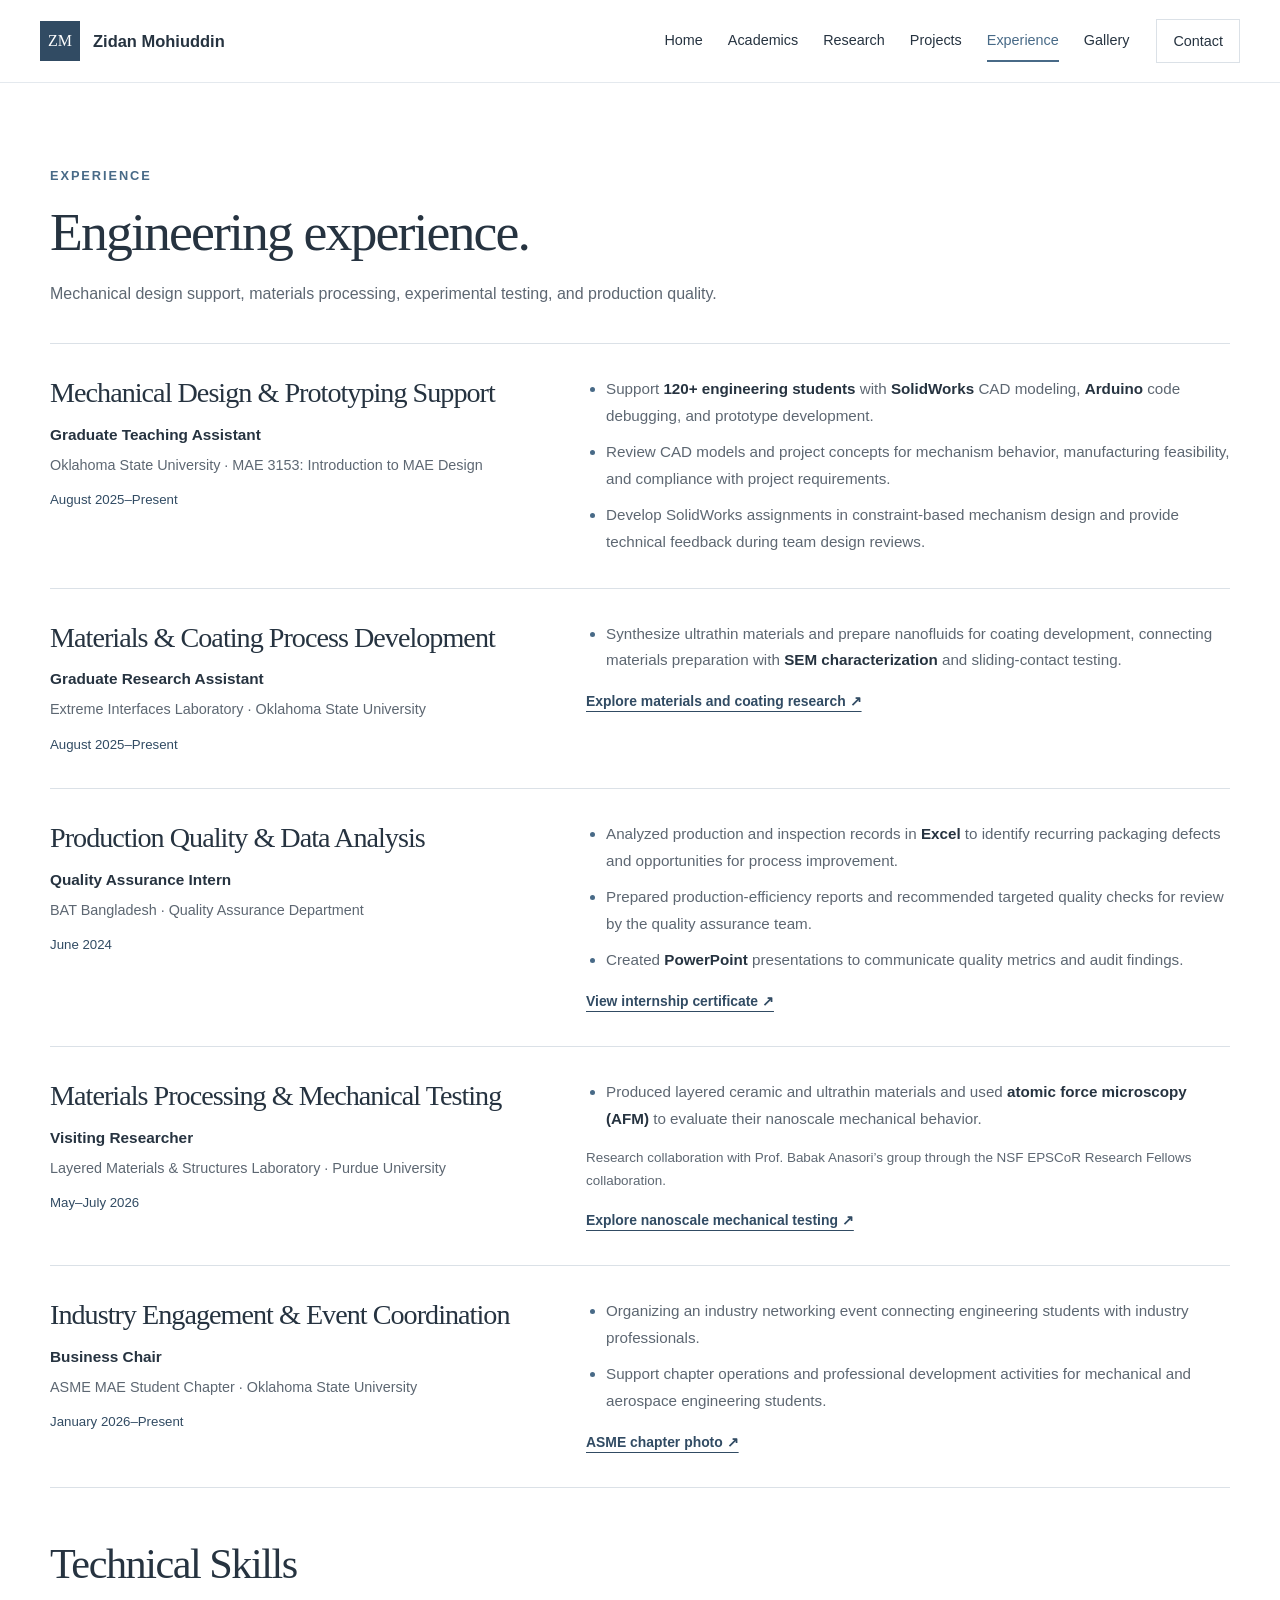
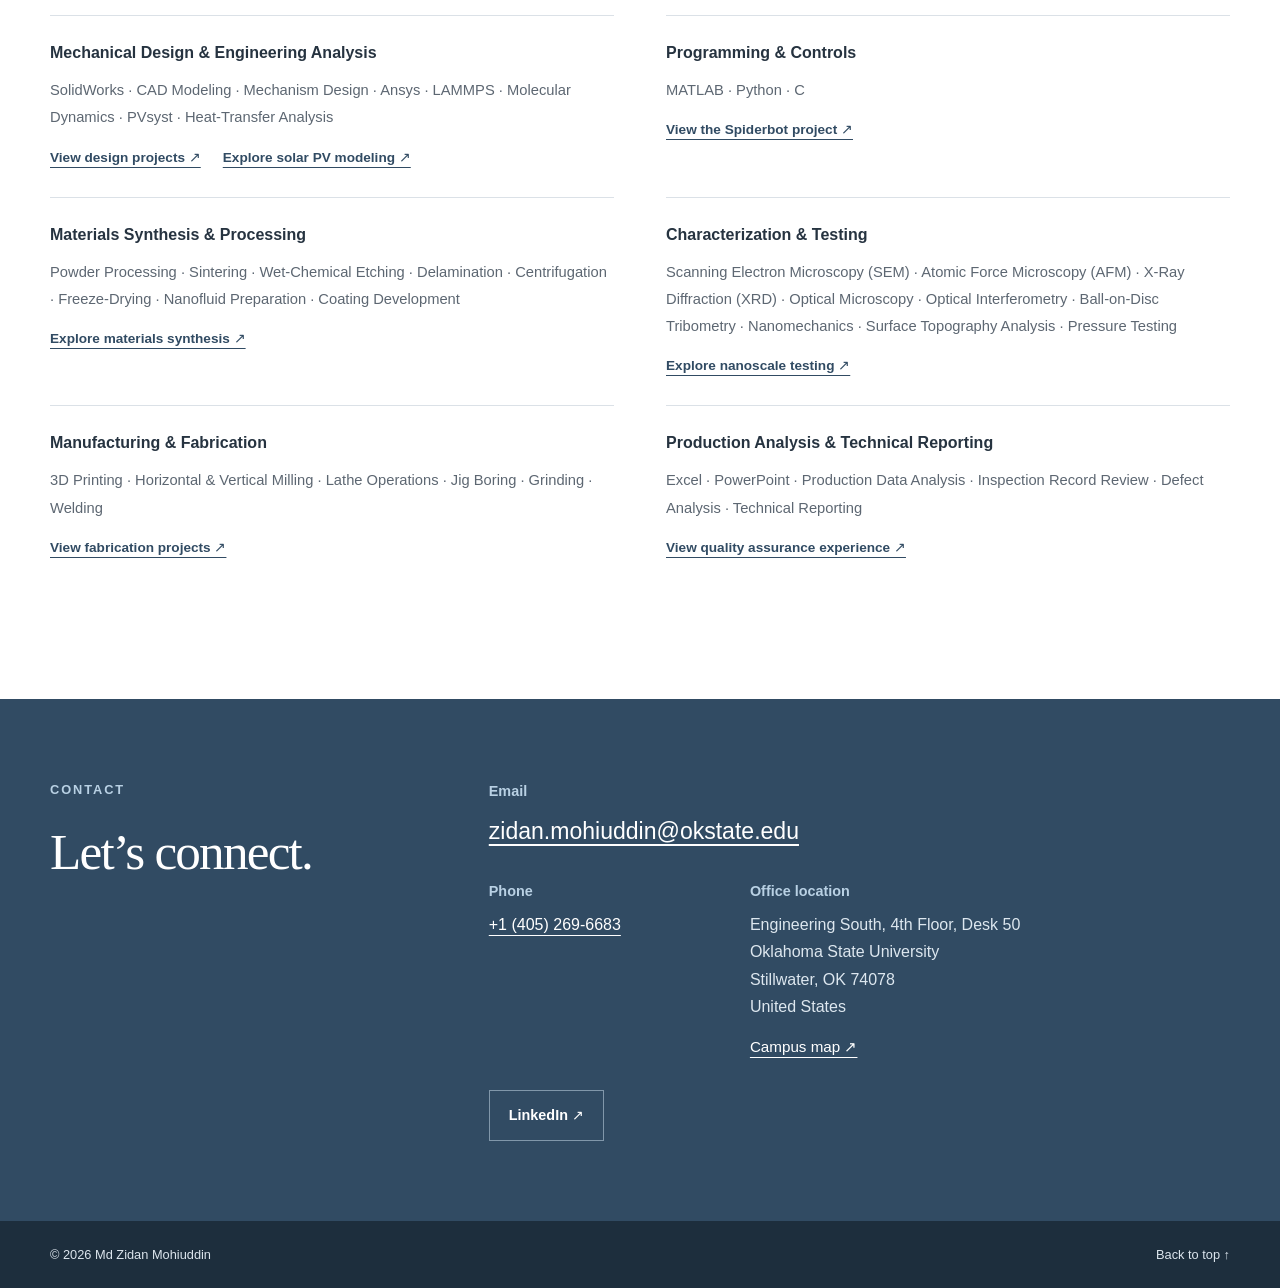
==== experience.html @ 9e0b3e7a "Add finished portfolio with final Contact edits" ====
<!doctype html>
<html lang="en">
<head>
  <meta charset="utf-8">
  <meta name="viewport" content="width=device-width, initial-scale=1">
  <meta name="description" content="Engineering roles, professional contributions, and technical skills in mechanical design, materials processing, experimental testing, and production quality.">
  <meta name="theme-color" content="#314b63">
  <title>Experience | Md Zidan Mohiuddin</title>
  <link rel="icon" type="image/svg+xml" href="data:image/svg+xml,%3Csvg xmlns='http://www.w3.org/2000/svg' viewBox='0 0 64 64'%3E%3Crect width='64' height='64' rx='10' fill='%23314b63'/%3E%3Cpath d='M17 19h30L19 45h28' fill='none' stroke='%23fff' stroke-width='5'/%3E%3C/svg%3E">
  <link rel="stylesheet" href="styles.css">
  <script src="script.js" defer></script>
</head>
<body id="top">
  <a class="skip-link" href="#main">Skip to content</a>

  <header class="site-header">
    <div class="header-inner">
      <a class="wordmark" href="index.html" aria-label="Zidan Mohiuddin, home">
        <span class="monogram" aria-hidden="true">ZM</span>
        <span>Zidan Mohiuddin</span>
      </a>
      <button class="menu-toggle" type="button" aria-expanded="false" aria-controls="primary-nav" hidden>
        <span class="menu-icon" aria-hidden="true"></span><span>Menu</span>
      </button>
      <nav id="primary-nav" class="primary-nav" aria-label="Main navigation">
        <a href="index.html">Home</a>
        <a href="academics.html">Academics</a>
        <a href="research.html">Research</a>
        <a href="projects.html">Projects</a>
        <a href="experience.html" aria-current="page">Experience</a>
        <a href="gallery.html">Gallery</a>
        <a class="nav-contact" href="#contact">Contact</a>
      </nav>
    </div>
  </header>

  <main id="main">
    <section id="experience" class="section page-section experience-section" aria-labelledby="experience-title">
      <div class="container">
        <div class="experience-intro">
          <div>
            <p class="eyebrow">Experience</p>
            <h1 id="experience-title" class="page-title">Engineering experience.</h1>
            <p class="experience-intro-copy">Mechanical design support, materials processing, experimental testing, and production quality.</p>
          </div>
        </div>

        <div class="experience-list">
          <article class="experience-item" id="design-prototyping-support">
            <div class="experience-role">
              <h2>Mechanical Design &amp; Prototyping Support</h2>
              <p class="experience-position">Graduate Teaching Assistant</p>
              <p class="organization">Oklahoma State University · MAE 3153: Introduction to MAE Design</p>
              <p class="experience-dates">August 2025–Present</p>
            </div>
            <div class="experience-contributions">
              <ul>
                <li>Support <strong>120+ engineering students</strong> with <strong>SolidWorks</strong> CAD modeling, <strong>Arduino</strong> code debugging, and prototype development.</li>
                <li>Review CAD models and project concepts for mechanism behavior, manufacturing feasibility, and compliance with project requirements.</li>
                <li>Develop SolidWorks assignments in constraint-based mechanism design and provide technical feedback during team design reviews.</li>
              </ul>
            </div>
          </article>

          <article class="experience-item" id="materials-coating-development">
            <div class="experience-role">
              <h2>Materials &amp; Coating Process Development</h2>
              <p class="experience-position">Graduate Research Assistant</p>
              <p class="organization">Extreme Interfaces Laboratory · Oklahoma State University</p>
              <p class="experience-dates">August 2025–Present</p>
            </div>
            <div class="experience-contributions">
              <ul>
                <li>Synthesize ultrathin materials and prepare nanofluids for coating development, connecting materials preparation with <strong>SEM characterization</strong> and sliding-contact testing.</li>
              </ul>
              <a class="document-link" href="research.html#nanomaterial-synthesis">Explore materials and coating research ↗</a>
            </div>
          </article>

          <article class="experience-item" id="bat-experience">
            <div class="experience-role">
              <h2>Production Quality &amp; Data Analysis</h2>
              <p class="experience-position">Quality Assurance Intern</p>
              <p class="organization">BAT Bangladesh · Quality Assurance Department</p>
              <p class="experience-dates">June 2024</p>
            </div>
            <div class="experience-contributions">
              <ul>
                <li>Analyzed production and inspection records in <strong>Excel</strong> to identify recurring packaging defects and opportunities for process improvement.</li>
                <li>Prepared production-efficiency reports and recommended targeted quality checks for review by the quality assurance team.</li>
                <li>Created <strong>PowerPoint</strong> presentations to communicate quality metrics and audit findings.</li>
              </ul>
              <a class="document-link" href="assets/BATB_Industrial_Attachment_Certificate.pdf" target="_blank" rel="noopener">View internship certificate ↗</a>
            </div>
          </article>

          <article class="experience-item" id="purdue-research">
            <div class="experience-role">
              <h2>Materials Processing &amp; Mechanical Testing</h2>
              <p class="experience-position">Visiting Researcher</p>
              <p class="organization">Layered Materials &amp; Structures Laboratory · Purdue University</p>
              <p class="experience-dates">May–July 2026</p>
            </div>
            <div class="experience-contributions">
              <ul>
                <li>Produced layered ceramic and ultrathin materials and used <strong>atomic force microscopy (AFM)</strong> to evaluate their nanoscale mechanical behavior.</li>
              </ul>
              <p class="experience-context">Research collaboration with Prof. Babak Anasori’s group through the NSF EPSCoR Research Fellows collaboration.</p>
              <a class="document-link" href="research.html#afm-nanomechanics">Explore nanoscale mechanical testing ↗</a>
            </div>
          </article>

          <article class="experience-item" id="asme-business-chair">
            <div class="experience-role">
              <h2>Industry Engagement &amp; Event Coordination</h2>
              <p class="experience-position">Business Chair</p>
              <p class="organization">ASME MAE Student Chapter · Oklahoma State University</p>
              <p class="experience-dates">January 2026–Present</p>
            </div>
            <div class="experience-contributions">
              <ul>
                <li>Organizing an industry networking event connecting engineering students with industry professionals.</li>
                <li>Support chapter operations and professional development activities for mechanical and aerospace engineering students.</li>
              </ul>
              <a class="document-link" href="gallery.html#asme-chapter">ASME chapter photo ↗</a>
            </div>
          </article>
        </div>

        <section class="technical-skills" id="technical-skills" aria-labelledby="skills-title">
          <h2 id="skills-title">Technical Skills</h2>
          <div class="skills-grid">
            <div class="skill-group">
              <h3>Mechanical Design &amp; Engineering Analysis</h3>
              <p>SolidWorks · CAD Modeling · Mechanism Design · Ansys · LAMMPS · Molecular Dynamics · PVsyst · Heat-Transfer Analysis</p>
              <div class="skill-links"><a href="projects.html">View design projects ↗</a><a href="projects.html#solar-pv-batteries">Explore solar PV modeling ↗</a></div>
            </div>
            <div class="skill-group">
              <h3>Programming &amp; Controls</h3>
              <p>MATLAB · Python · C</p>
              <div class="skill-links"><a href="projects.html#agro-spider">View the Spiderbot project ↗</a></div>
            </div>
            <div class="skill-group">
              <h3>Materials Synthesis &amp; Processing</h3>
              <p>Powder Processing · Sintering · Wet-Chemical Etching · Delamination · Centrifugation · Freeze-Drying · Nanofluid Preparation · Coating Development</p>
              <div class="skill-links"><a href="research.html#nanomaterial-synthesis">Explore materials synthesis ↗</a></div>
            </div>
            <div class="skill-group">
              <h3>Characterization &amp; Testing</h3>
              <p>Scanning Electron Microscopy (SEM) · Atomic Force Microscopy (AFM) · X-Ray Diffraction (XRD) · Optical Microscopy · Optical Interferometry · Ball-on-Disc Tribometry · Nanomechanics · Surface Topography Analysis · Pressure Testing</p>
              <div class="skill-links"><a href="research.html#afm-nanomechanics">Explore nanoscale testing ↗</a></div>
            </div>
            <div class="skill-group">
              <h3>Manufacturing &amp; Fabrication</h3>
              <p>3D Printing · Horizontal &amp; Vertical Milling · Lathe Operations · Jig Boring · Grinding · Welding</p>
              <div class="skill-links"><a href="projects.html#thermo-drain">View fabrication projects ↗</a></div>
            </div>
            <div class="skill-group">
              <h3>Production Analysis &amp; Technical Reporting</h3>
              <p>Excel · PowerPoint · Production Data Analysis · Inspection Record Review · Defect Analysis · Technical Reporting</p>
              <div class="skill-links"><a href="experience.html#bat-experience">View quality assurance experience ↗</a></div>
            </div>
          </div>
        </section>
      </div>
    </section>

    <section id="contact" class="section contact-section" aria-labelledby="contact-title">
      <div class="container contact-grid">
        <div><p class="eyebrow">Contact</p><h2 id="contact-title">Let’s connect.</h2></div>
        <div class="contact-links">
          <dl class="contact-details">
            <div class="contact-item contact-email">
              <dt>Email</dt>
              <dd><a class="email-link" href="mailto:zidan.mohiuddin@okstate.edu">zidan.mohiuddin@okstate.edu</a></dd>
            </div>
            <div class="contact-item">
              <dt>Phone</dt>
              <dd><a href="tel:+14052696683">+1 (405) 269-6683</a></dd>
            </div>
            <div class="contact-item">
              <dt>Office location</dt>
              <dd>
                <address>Engineering South, 4th Floor, Desk 50<br>
                  Oklahoma State University<br>
                  Stillwater, OK 74078<br>
                  United States</address>
                <a class="campus-map-link" href="https://map.okstate.edu/?id=1842" target="_blank" rel="noopener noreferrer">Campus map ↗</a>
              </dd>
            </div>
          </dl>
          <div class="contact-buttons"><a class="button button-outline-light" href="https://www.linkedin.com/in/zidan-mohiuddin/" target="_blank" rel="noopener noreferrer">LinkedIn ↗</a></div>
        </div>
      </div>
    </section>
  </main>

  <footer class="site-footer"><div class="container footer-inner"><p>© <span id="copyright-year">2026</span> Md Zidan Mohiuddin</p><a href="#top">Back to top ↑</a></div></footer>

  <dialog id="photo-dialog" class="photo-dialog" aria-label="Expanded photograph" aria-describedby="dialog-caption">
    <div class="dialog-toolbar"><p id="dialog-counter" aria-live="polite"></p><button class="dialog-close" type="button" aria-label="Close expanded photograph">Close <span aria-hidden="true">×</span></button></div>
    <div class="dialog-image-wrap"><img id="dialog-image" alt=""></div>
    <div class="dialog-bottom"><button class="dialog-prev" type="button" aria-label="Previous photograph">←</button><p id="dialog-caption" aria-live="polite"></p><button class="dialog-next" type="button" aria-label="Next photograph">→</button></div>
  </dialog>
</body>
</html>
---- styles.css ----
/* Slate blue complements the cover photograph’s sky and stonework. */
:root {
  --ink: #263340;
  --muted: #5d6772;
  --accent: #314b63;
  --accent-bright: #486a87;
  --warm-accent: #bb975c;
  --paper: #ffffff;
  --pale: #f4f6f8;
  --line: #dbe1e7;
  --serif: Georgia, "Times New Roman", serif;
  --sans: "Segoe UI", -apple-system, BlinkMacSystemFont, Arial, sans-serif;
  --content-width: 1180px;
  --header-height: 82px;
}
* { box-sizing: border-box; }
html { scroll-behavior: smooth; scroll-padding-top: calc(var(--header-height) + 20px); }
body { margin: 0; color: var(--ink); background: var(--paper); font-family: var(--sans); font-size: 1rem; line-height: 1.7; -webkit-font-smoothing: antialiased; }
body.dialog-open { overflow: hidden; }
img, video { display: block; width: 100%; max-width: 100%; height: auto; }
button, a { -webkit-tap-highlight-color: transparent; }
button { font: inherit; }
button, a { touch-action: manipulation; }
a { color: inherit; text-underline-offset: 5px; }
button { cursor: pointer; }
a:focus-visible, button:focus-visible, video:focus-visible, summary:focus-visible { outline: 3px solid #b17d36; outline-offset: 5px; }
[hidden] { display: none !important; }
figure, p, ul, h1, h2, h3 { margin: 0; }
p + p { margin-top: 1rem; }
h1, h2, h3 { font-weight: 400; line-height: 1.12; text-wrap: balance; }
h2 { font: 400 clamp(2.35rem, 4vw, 3.6rem)/1.12 var(--serif); letter-spacing: -.035em; }
h3 { font: 400 1.8rem/1.2 var(--serif); letter-spacing: -.02em; }
::selection { background: #dce6ef; color: #314b63; }
.container { width: min(var(--content-width), calc(100% - 100px)); margin: 0 auto; }
.section { padding: 112px 0; }
.page-section { padding-top: 82px; min-height: 60vh; }
.page-title { font: 400 clamp(2.5rem, 4.5vw, 4rem)/1.1 var(--serif); letter-spacing: -.035em; }
.eyebrow { color: var(--accent-bright); font-size: .8rem; font-weight: 650; letter-spacing: .15em; text-transform: uppercase; margin-bottom: 22px; }
.section-heading { display: grid; grid-template-columns: 1.3fr 1fr; align-items: end; gap: 80px; margin-bottom: 64px; }
.section-intro { max-width: 350px; justify-self: end; color: var(--muted); }
.skip-link { position: fixed; left: 16px; top: -100px; z-index: 100; background: var(--accent); color: white; padding: 10px 20px; }
.skip-link:focus { top: 10px; }

/* Header */
.site-header { position: sticky; top: 0; z-index: 30; background: rgba(255,255,255,.97); border-bottom: 1px solid #e4e9ee; }
.header-inner { min-height: var(--header-height); max-width: 1500px; margin: auto; padding: 0 40px; display: flex; align-items: center; justify-content: space-between; gap: 28px; }
.wordmark { display: flex; align-items: center; gap: 13px; text-decoration: none; white-space: nowrap; font-size: 1.03rem; font-weight: 600; }
.monogram { font-family: var(--serif); font-size: 1rem; font-weight: 400; color: white; background: var(--accent); width: 40px; height: 40px; display: grid; place-items: center; }
.primary-nav { display: flex; align-items: center; gap: 25px; }
.primary-nav a { font-size: .9rem; text-decoration: none; line-height: 1.4; padding: 10px 0; border-bottom: 2px solid transparent; }
.primary-nav a:hover, .primary-nav a[aria-current="page"] { color: var(--accent-bright); border-bottom-color: var(--accent-bright); }
.primary-nav .nav-contact { margin-left: 2px; border: 1px solid var(--line); padding: 11px 16px; }
.menu-toggle { display: none; align-items: center; gap: 9px; border: 1px solid var(--line); background: transparent; padding: 8px 11px; color: var(--ink); font-size: .9rem; }
.menu-icon, .menu-icon::before, .menu-icon::after { display: block; width: 17px; height: 1px; background: currentColor; position: relative; }
.menu-icon::before, .menu-icon::after { content: ""; position: absolute; left: 0; }
.menu-icon::before { top: -5px; }.menu-icon::after { top: 5px; }

/* The new photograph sits to the right so the name does not cover the face. */
.hero { position: relative; background: #253747; isolation: isolate; min-height: 560px; height: min(720px, 48vw); color: white; }
.hero-image { position: absolute; top: 0; bottom: 0; left: 28%; width: 72%; height: 100%; object-fit: cover; object-position: 50% 84%; z-index: -2; }
.hero-shade { position: absolute; inset: 0; z-index: -1; background: linear-gradient(90deg, #253747 0%, #253747 23%, rgba(37,55,71,.78) 40%, rgba(37,55,71,.08) 62%, rgba(37,55,71,0) 100%); }
.hero-content { position: relative; height: 100%; display: flex; flex-direction: column; justify-content: center; align-items: flex-start; padding: 34px 0 60px; margin-left: max(50px, calc((100vw - var(--content-width))/2)); max-width: 44%; }
.hero-eyebrow { color: #e8eef4; font-size: .76rem; letter-spacing: .12em; max-width: 390px; line-height: 1.6; }
.hero h1 { font: 400 clamp(3.5rem, 5.9vw, 6rem)/1.01 var(--serif); letter-spacing: -.045em; margin: 2px 0 24px; }
.title-period { color: #ddbd84; }
.hero-summary { font-size: clamp(1.1rem, 1.6vw, 1.35rem); line-height: 1.6; color: #f6f8fa; }
.hero-links { display: flex; align-items: center; gap: 25px; margin-top: 30px; flex-wrap: wrap; }
.button { display: inline-flex; align-items: center; justify-content: center; gap: 22px; min-height: 48px; padding: 12px 19px; font-size: .9rem; font-weight: 550; text-decoration: none; border: 1px solid transparent; transition: background .18s ease, color .18s ease; }
.button-light { color: var(--accent); background: white; }
.button-light:hover { background: #e7eef4; }
.hero-text-link { font-size: .9rem; color: white; }
.hero-scroll { position: absolute; right: 50px; bottom: 28px; display: flex; gap: 25px; align-items: center; font-size: .8rem; letter-spacing: .05em; text-decoration: none; }

/* Biography */
.about-grid { display: grid; grid-template-columns: 340px 1fr; align-items: center; gap: 95px; }
.portrait-wrap { align-self: center; width: 100%; }
.portrait-frame { position: relative; width: 100%; aspect-ratio: 1; border-radius: 50%; overflow: hidden; border: 5px solid white; box-shadow: 0 0 0 1px var(--line); background: var(--pale); }
/* This crop centers the face in photo1.jpg; the original file stays intact. */
.portrait-frame img { position: absolute; left: 50%; top: 50%; width: 150%; max-width: none; height: auto; transform: translate(-52%, -56%); }
.portrait-wrap figcaption { border-bottom: 1px solid var(--line); padding: 22px 0; display: grid; gap: 3px; text-align: center; }
.portrait-wrap figcaption span:first-child { font-size: .95rem; font-weight: 650; }
.portrait-wrap figcaption span:last-child { font-size: .85rem; color: var(--muted); }
.about-copy h2 { margin-bottom: 27px; font-size: clamp(2rem, 3vw, 2.85rem); }
.about-copy > p:not(.eyebrow) { color: var(--muted); }
.about-copy .lead { font-size: 1.12rem; color: var(--ink) !important; }
.inline-topics { display: flex; list-style: none; padding: 0; gap: 5px 18px; flex-wrap: wrap; margin: 23px 0; color: var(--accent); font-size: .86rem; font-weight: 600; }
.text-links { display: flex; flex-wrap: wrap; gap: 28px; margin-top: 28px; }
.text-links a, .text-link { color: var(--accent); font-size: .9rem; font-weight: 600; }
.text-links a span { margin-left: 10px; }
.academic-preview { margin-top: 29px; padding-top: 24px; border-top: 1px solid var(--line); }
.academic-highlights { display: grid; grid-template-columns: repeat(3, minmax(0, 1fr)); gap: 15px; margin: 0 0 18px; }
.academic-highlights div { display: flex; flex-direction: column; gap: 5px; }
.academic-highlights dt { color: var(--muted); font-size: .77rem; line-height: 1.4; min-height: 2.8em; }
.academic-highlights dd { font: 400 2rem/1.2 var(--serif); color: var(--accent); margin: 0; white-space: nowrap; }
.academic-highlights dd span { font: 400 .76rem var(--sans); color: var(--muted); margin-left: 4px; }

/* Academics */
.academics-section { background: var(--pale); }
.education-grid { display: grid; grid-template-columns: repeat(2, minmax(0, 1fr)); gap: 28px; }
.education-card { background: white; padding: 34px 36px; border-top: 3px solid var(--accent); }
.education-top { display: flex; align-items: center; justify-content: space-between; flex-wrap: wrap; gap: 12px; margin-bottom: 34px; }
.institution-short { font-size: 1.05rem; font-weight: 750; letter-spacing: .05em; color: var(--accent); }
.date-label { font-size: .85rem; color: var(--muted); }
.education-card h2 { min-height: 2.5em; font-size: 1.6rem; }
.degree { margin-top: 18px; font-size: 1rem; font-weight: 550; }
.location { font-size: .85rem; color: var(--muted); margin-top: 4px; }
.academic-score { display: flex; align-items: flex-end; justify-content: space-between; gap: 10px; margin-top: 36px; padding-top: 25px; border-top: 1px solid var(--line); }
.academic-score strong { font: 400 4.2rem/1 var(--serif); letter-spacing: -.05em; color: var(--accent); white-space: nowrap; }
.academic-score strong span { font: 400 1.15rem var(--sans); letter-spacing: normal; color: var(--muted); margin-left: 5px; }
.academic-score > span { font-size: .85rem; color: var(--muted); text-align: right; max-width: 105px; }
.coursework, .class-rank { font-size: .86rem; color: var(--muted); line-height: 1.6; margin-top: 24px; }
.class-rank strong { color: var(--ink); font-weight: 650; margin-left: 6px; }
.class-rank > span { display: inline-block; }
.honors-row { display: grid; grid-template-columns: repeat(3, minmax(0, 1fr)); gap: 32px; margin-top: 40px; padding-top: 36px; border-top: 1px solid #d4dde5; }
.honor-label { color: var(--accent-bright); font-size: .78rem; }
.honors-row h3 { font-family: var(--sans); font-size: 1.02rem; font-weight: 650; line-height: 1.4; letter-spacing: 0; margin: 8px 0; }
.honors-row p { font-size: .875rem; color: var(--muted); }
.thesis-card { display: grid; grid-template-columns: 1fr 1.2fr; gap: 55px; padding-top: 45px; margin-top: 48px; border-top: 1px solid var(--line); }
.thesis-card h2 { font-size: 2rem; margin-top: 13px; }
.thesis-card > div:last-child > p { color: var(--muted); }


/* Coursework and affiliations stay with the relevant degree. */
.academic-block { margin-top: 28px; padding-top: 24px; border-top: 1px solid var(--line); }
.academic-block h3 { font: 650 1rem/1.4 var(--sans); letter-spacing: 0; margin-bottom: 15px; }
.course-list { padding-left: 19px; color: var(--muted); font-size: .9rem; }
.course-list li + li { margin-top: 7px; }
.course-list li::marker { color: var(--accent-bright); }
.course-groups { margin: 0; font-size: .9rem; }
.course-groups > div + div { margin-top: 17px; }
.course-groups dt { font-weight: 600; color: var(--ink); }
.course-groups dd { margin: 4px 0 0; color: var(--muted); }
.academic-documents { display: flex; flex-wrap: wrap; gap: 9px 22px; margin-top: 18px; }
.academic-documents .document-link { margin-top: 0; font-size: .86rem; }
.affiliation-list { list-style: none; padding: 0; font-size: .9rem; }
.affiliation-list li + li { margin-top: 20px; }
.affiliation-list strong { display: block; font-weight: 600; line-height: 1.5; }
.affiliation-list span { display: block; color: var(--muted); font-size: .85rem; margin-top: 4px; }
.affiliation-list a { display: block; color: var(--accent); text-decoration: none; }
.affiliation-list a strong { text-decoration: underline; text-underline-offset: 4px; }
.affiliation-list a:hover strong { color: var(--accent-bright); }

/* Research and projects */
.feature-row { display: grid; grid-template-columns: 1.08fr 1fr; gap: 70px; align-items: center; padding: 44px 0; border-top: 1px solid var(--line); }
.feature-copy h2, .feature-copy h3 { font-size: clamp(1.8rem, 2.75vw, 2.5rem); margin: 12px 0 23px; }
.feature-copy > p:not(.item-category):not(.method-line):not(.supervisor):not(.project-subtitle) { color: var(--muted); }
.item-category { font-size: .78rem; letter-spacing: .035em; color: var(--accent-bright); font-weight: 600; }
.image-link { display: block; position: relative; }
.image-hint { position: absolute; bottom: 12px; right: 12px; color: var(--ink); background: rgba(255,255,255,.95); border: 1px solid var(--line); padding: 4px 10px; font-size: .75rem; opacity: 0; transition: opacity .18s; }
.image-link:hover .image-hint, .image-link:focus-visible .image-hint { opacity: 1; }
.single-media > .image-link { background: white; padding: 14px; border: 1px solid var(--line); }
.technical-media img { object-fit: contain; }
.single-media img { aspect-ratio: 4/3; }
figcaption { font-size: .82rem; line-height: 1.5; color: var(--muted); }
.single-media > figcaption, .video-figure > figcaption { padding-top: 13px; }
.research-video { aspect-ratio: 16/9; border: 1px solid var(--line); background: white; }
.study-facts { border-top: 1px solid var(--line); padding-top: 19px; margin: 22px 0 18px; }
.study-facts div { display: grid; grid-template-columns: 78px 1fr; gap: 12px; margin: 8px 0; font-size: .86rem; }
.study-facts dt { font-weight: 650; color: var(--ink); }
.study-facts dd { margin: 0; color: var(--muted); }
.supervisor { font-size: .82rem; color: var(--muted); }
.additional-studies { display: grid; grid-template-columns: repeat(2, minmax(0, 1fr)); gap: 50px; padding-top: 42px; margin-top: 8px; border-top: 1px solid var(--line); }
.additional-studies h3 { font-size: 1.55rem; margin: 12px 0 17px; }
.additional-studies article > p:not(.item-category):not(.method-line) { color: var(--muted); }
.method-line { font-size: .82rem; color: var(--accent); margin-top: 21px; line-height: 1.7; }
.projects-section { background: #f6f8fa; }
.project-subtitle { font-size: 1.05rem; color: var(--accent); margin: -10px 0 18px; }
.project-results { padding-left: 19px; margin-top: 21px; font-size: .9rem; color: var(--muted); }
.project-results li + li { margin-top: 8px; }
.project-results li::marker { color: var(--accent-bright); }
.media-gallery { position: relative; background: white; border: 1px solid var(--line); }
.media-slide { margin: 0; }
.media-slide > .image-link { height: 380px; overflow: hidden; background: white; }
.media-slide img { width: 100%; height: 100%; }
.media-slide.technical-media img { padding: 15px; }
.media-slide.photo-media img { object-fit: cover; object-position: center 42%; }
.media-slide > figcaption { padding: 15px 110px 15px 17px; min-height: 54px; border-top: 1px solid var(--line); }
.carousel-controls { display: flex; align-items: center; gap: 8px; position: absolute; right: 10px; bottom: 9px; background: white; }
.carousel-controls button { background: white; color: var(--accent); border: 1px solid var(--line); width: 34px; height: 34px; line-height: 1; font-size: 1rem; }
.carousel-controls button:hover { background: var(--pale); }
.slide-count { font-size: .76rem; color: var(--muted); min-width: 31px; text-align: center; }
.research-gallery .media-slide > .image-link { height: 360px; }
.research-gallery .media-slide.technical-media img { padding: 8px; }
.research-area .feature-visual, .research-area .feature-copy { min-width: 0; }
.video-panel { display: grid; grid-template-columns: .8fr 1.2fr; gap: 45px; align-items: center; background: var(--pale); padding: 32px; }
.video-panel h3 { font-size: 1.7rem; margin: 12px 0 18px; }
.video-panel-copy > p:last-child { color: var(--muted); font-size: .92rem; }
.solar-project { display: grid; grid-template-columns: 1fr 1.15fr; gap: 60px; border-top: 1px solid var(--line); padding-top: 36px; margin-top: 10px; }
.solar-project h2 { font-size: 1.7rem; margin-top: 12px; }
.solar-project > div:last-child > p:first-child { color: var(--muted); }

/* Research methods, supporting documents, and thesis slides. */
.research-group-heading { border-top: 1px solid var(--line); padding-top: 44px; margin-top: 48px; }
.research-group-heading h2 { font-size: clamp(2rem, 3vw, 2.7rem); margin: 12px 0 22px; }
.research-group-heading > p:not(.item-category) { max-width: 780px; color: var(--muted); }
.research-group-heading .supervisor { margin-top: 15px; }
.study-row { display: grid; grid-template-columns: 1.08fr 1fr; gap: 28px 70px; align-items: start; padding: 38px 0; border-bottom: 1px solid var(--line); }
.study-row > div { min-width: 0; }
.study-copy h3 { font-size: clamp(1.7rem, 2.5vw, 2.2rem); margin: 12px 0 22px; }
.study-copy > p:not(.item-category):not(.method-line) { color: var(--muted); }
.afm-area > .video-panel { margin-top: 32px; }
.tribofilm-panel { grid-template-columns: minmax(0, 1fr) minmax(0, 340px); gap: 55px; padding: 36px 45px; }
.tribofilm-panel .video-panel-copy { max-width: 520px; }
.tribofilm-panel .video-panel-copy > p:not(.item-category) { color: var(--muted); font-size: 1rem; }
.tribofilm-video { width: 100%; height: auto; aspect-ratio: 1088/1456; object-fit: contain; background: #263340; }
.tribofilm-figure { width: min(100%, 340px); justify-self: center; }
.method-details { grid-column: 1 / -1; background: var(--pale); border: 1px solid var(--line); }
.method-details summary { cursor: pointer; padding: 17px 22px; font-size: .94rem; font-weight: 600; color: var(--accent); }
.method-details[open] summary { border-bottom: 1px solid var(--line); }
.method-details-body { max-width: 880px; padding: 2px 24px 24px; }
.method-details h4 { margin: 23px 0 8px; font-size: .94rem; line-height: 1.4; }
.method-details-body p { font-size: .94rem; color: var(--muted); }
.document-link { display: inline-flex; flex-wrap: wrap; align-items: baseline; gap: 8px 12px; margin-top: 18px; font-size: .9rem; font-weight: 600; color: var(--accent); }
.document-link > span { color: var(--muted); font-size: .8rem; font-weight: 400; }
.document-card { display: grid; grid-template-columns: 84px minmax(0, 1fr); align-items: center; gap: 20px; margin-top: 24px; padding: 17px; border: 1px solid var(--line); background: white; text-decoration: none; }
.document-card:hover { border-color: var(--accent-bright); }
.document-card > img { width: 84px; height: 96px; object-fit: contain; }
.document-card-copy { display: grid; gap: 5px; font-size: .875rem; line-height: 1.5; color: var(--muted); }
.document-card-copy strong { font-size: 1rem; font-weight: 600; color: var(--ink); }
.document-card-action { color: var(--accent); text-decoration: underline; text-underline-offset: 4px; margin-top: 6px; }
.thesis-media { grid-column: 1 / -1; min-width: 0; }
.thesis-gallery .media-slide > .image-link { height: clamp(240px, 46vw, 540px); }


.research-overview { margin-top: 22px; }
.research-overview .method-details-body { padding-top: 19px; }
.shared-procedures { margin-top: 30px; }
.afm-method-panel { margin-top: 30px; padding: 32px; background: var(--pale); }
.afm-method-heading { max-width: 760px; margin-bottom: 24px; }
.afm-method-heading h3 { font-size: 1.7rem; margin: 12px 0 15px; }
.afm-method-heading > p:last-child { color: var(--muted); font-size: .92rem; }
.afm-method-media { display: grid; grid-template-columns: repeat(2, minmax(0, 1fr)); gap: 28px; align-items: start; }
.afm-method-media > figure { min-width: 0; }
.afm-method-media .single-media > .image-link { padding: 0; }
.afm-method-media .single-media img, .afm-method-media .research-video { aspect-ratio: 3/2; object-fit: contain; background: white; }
.research-thesis > div:nth-child(2) > p:not(.method-line) { color: var(--muted); }

/* A tall, uncropped frame keeps the finished copper prototype readable. */
.thermo-gallery { width: min(100%, 380px); margin-inline: auto; }
.thermo-gallery .media-slide > .image-link { position: relative; height: auto; aspect-ratio: 9/16; }
.thermo-gallery .media-slide img { position: absolute; inset: 0; width: 100%; height: 100%; object-fit: contain; padding: 12px; }
.thermo-gallery .prototype-photo img { padding: 0; }
.thermo-gallery .prototype-photo .image-hint { opacity: 1; }
.solar-project .project-subtitle { margin: 0 0 18px; }
.solar-project > div:last-child > p:not(.method-line):not(.project-subtitle) { color: var(--muted); }
.research-group-heading .study-facts { max-width: 840px; }

/* Experience: role details and contributions, followed by a full-width skills section. */
.experience-intro { display: flex; align-items: flex-end; justify-content: space-between; gap: 28px; margin-bottom: 36px; }
.experience-intro > div { max-width: 850px; min-width: 0; }
.experience-intro .eyebrow { margin-bottom: 16px; }
.experience-intro .page-title { font-size: clamp(2.5rem, 4.2vw, 3.6rem); }
.experience-intro-copy { color: var(--muted); margin-top: 18px; max-width: 680px; }
.experience-intro > .text-link { flex-shrink: 0; margin-bottom: 3px; }
.experience-list { border-top: 1px solid var(--line); }
.experience-item { display: grid; grid-template-columns: .85fr 1.15fr; gap: 60px; padding: 32px 0; border-bottom: 1px solid var(--line); }
.experience-item > div { min-width: 0; }
.experience-role h2 { font-size: clamp(1.5rem, 2.2vw, 1.9rem); line-height: 1.2; }
.experience-position { margin-top: 13px; color: var(--ink); font-size: .96rem; line-height: 1.5; font-weight: 600; }
.experience-role .organization { margin-top: 8px; font-size: .9rem; line-height: 1.6; color: var(--muted); }
.experience-dates { margin-top: 12px; color: var(--accent); font-size: .83rem; }
.experience-contributions ul { padding-left: 20px; font-size: .95rem; line-height: 1.75; color: var(--muted); }
.experience-contributions li + li { margin-top: 10px; }
.experience-contributions li::marker { color: var(--accent-bright); }
.experience-contributions strong, .project-results strong { color: var(--ink); font-weight: 600; }
.experience-context { font-size: .84rem; line-height: 1.7; color: var(--muted); margin-top: 15px; }
.experience-contributions > .document-link { font-size: .87rem; margin-top: 16px; }
.technical-skills { padding-top: 52px; }
.technical-skills > h2 { font-size: clamp(2rem, 3.3vw, 2.8rem); margin-bottom: 28px; }
.skills-grid { display: grid; grid-template-columns: repeat(2, minmax(0, 1fr)); gap: 0 52px; }
.skill-group { border-top: 1px solid var(--line); padding: 25px 0 28px; }
.skill-group h3 { font: 600 1rem/1.5 var(--sans); letter-spacing: 0; margin-bottom: 12px; }
.skill-group p { color: var(--muted); font-size: .92rem; line-height: 1.85; }
.skill-links { display: flex; flex-wrap: wrap; gap: 6px 22px; margin-top: 14px; }
.skill-links a { color: var(--accent); font-size: .85rem; font-weight: 550; }

/* An uncropped, masonry-style photographic gallery. */
.gallery-section { background: var(--pale); }
.photo-grid { columns: 3; column-gap: 26px; }
.gallery-card { break-inside: avoid; margin-bottom: 28px; display: inline-block; width: 100%; background: white; }
.gallery-card img { width: 100%; height: auto; }
.gallery-card figcaption { display: grid; gap: 4px; padding: 16px 18px 19px; }
.gallery-card figcaption strong { font-weight: 550; font-size: .96rem; color: var(--ink); }
.gallery-card figcaption span { font-size: .82rem; }

/* Contact and footer */
.contact-section { background: var(--accent); color: white; padding: 80px 0; }
.contact-section .eyebrow { color: #b9d1e4; }
.contact-section h2 { margin-bottom: 18px; }
.contact-section p:not(.eyebrow) { color: #dde7ef; max-width: 350px; }
.contact-grid { display: grid; grid-template-columns: minmax(0, .85fr) minmax(0, 1.6fr); align-items: start; gap: 45px; }
.contact-links { width: 100%; min-width: 0; }
.contact-details { display: grid; grid-template-columns: minmax(0, .65fr) minmax(0, 1.35fr); gap: 28px 30px; margin: 0; }
.contact-item { min-width: 0; }
.contact-email { grid-column: 1 / -1; }
.contact-item dt { margin-bottom: 8px; color: #b9d1e4; font-size: .9rem; font-weight: 650; }
.contact-item dd { margin: 0; font-size: 1rem; }
.contact-item address { font-style: normal; line-height: 1.7; color: #dde7ef; }
.campus-map-link { display: inline-block; margin-top: 14px; font-size: .95rem; }
.email-link { font-size: clamp(1.1rem, 1.8vw, 1.45rem); font-weight: 400; overflow-wrap: anywhere; }
.email-link span { margin-left: 8px; }
.contact-buttons { display: flex; flex-wrap: wrap; gap: 15px; margin-top: 30px; }
.button-outline-light { color: white; border-color: #8197aa; background: transparent; }
.button-outline-light:hover { background: #405e78; }
.site-footer { background: #1d2e3d; color: #dce5ed; font-size: .8rem; }
.footer-inner { display: flex; justify-content: space-between; flex-wrap: wrap; gap: 20px; padding-top: 23px; padding-bottom: 23px; }
.footer-inner a { text-decoration: none; }

/* Keyboard-accessible image viewer. All images remain ordinary links without JS. */
.photo-dialog { width: min(1200px, calc(100vw - 48px)); max-width: none; height: min(900px, calc(100dvh - 48px)); max-height: none; padding: 0; border: 0; color: white; background: #1d2c3a; margin: auto; }
.photo-dialog[open] { display: flex; flex-direction: column; }
.photo-dialog::backdrop { background: rgba(12,21,30,.88); }
.dialog-toolbar { min-height: 64px; padding: 14px 24px; display: flex; align-items: center; justify-content: space-between; gap: 20px; }
.dialog-toolbar p { font-size: .875rem; color: #c8d6e2; }
.dialog-close { display: inline-flex; align-items: center; gap: 16px; background: transparent; border: 1px solid #758da2; color: white; padding: 7px 13px; font-size: .9rem; }
.dialog-close span { font-size: 1.3rem; line-height: 1; }
.dialog-image-wrap { flex: 1; min-height: 0; padding: 0 24px; display: flex; align-items: center; justify-content: center; }
.dialog-image-wrap img { height: 100%; width: 100%; object-fit: contain; }
.dialog-bottom { display: grid; grid-template-columns: 44px minmax(0, 1fr) 44px; align-items: center; gap: 20px; padding: 18px 24px; min-height: 84px; }
.dialog-bottom p { font-size: .9rem; color: #e4ecf3; text-align: center; margin: 0; }
.dialog-bottom button { height: 44px; background: transparent; border: 1px solid #758da2; color: white; font-size: 1.2rem; }
.dialog-bottom button:disabled { visibility: hidden; }

@media (max-width: 1180px) {
  .header-inner { padding: 0 26px; gap: 18px; }
  .primary-nav { gap: 17px; }
  .wordmark { font-size: .95rem; gap: 9px; }
  .container { width: calc(100% - 80px); }
  .hero-content { margin-left: 40px; }
  .about-grid { grid-template-columns: 300px minmax(0,1fr); gap: 60px; }
  .feature-row { gap: 45px; }
  .academic-score strong { font-size: 3.6rem; }
}
@media (max-width: 980px) {
  :root { --header-height: 72px; }
  .header-inner { flex-wrap: wrap; gap: 0; padding: 0 26px; }
  .wordmark { min-height: 72px; }
  .js .menu-toggle { display: inline-flex; }
  .primary-nav { width: 100%; flex-wrap: wrap; padding: 15px 0 20px; }
  .js .primary-nav { display: none; }
  .js .primary-nav.is-open { display: flex; }
  .primary-nav a { padding: 10px; }
  .hero { min-height: 530px; height: 62vw; }
  .hero-content { max-width: 46%; }
  .hero h1 { font-size: 3.6rem; }
  .hero-links { gap: 17px; }
  .hero-eyebrow { font-size: .72rem; max-width: 280px; }
  .section { padding: 85px 0; }
  .section-heading { gap: 45px; margin-bottom: 48px; }
  .about-grid { gap: 40px; grid-template-columns: 250px minmax(0,1fr); }
  .desktop-break { display: none; }
  .about-copy h2 { font-size: 2.2rem; }
  .academic-highlights { gap: 10px; }
  .academic-highlights dd { font-size: 1.8rem; }
  .academic-highlights dd span { display: block; margin-left: 0; margin-top: 4px; }
  .education-card { padding: 28px; }
  .education-card h2 { font-size: 1.4rem; min-height: 3.6em; }
  .academic-score { align-items: flex-start; flex-direction: column; gap: 13px; }
  .academic-score > span { max-width: none; text-align: left; }
  .feature-row { grid-template-columns: 1fr 1fr; gap: 35px; }
  .media-slide > .image-link { height: 330px; }
  .research-gallery .media-slide > .image-link { height: 310px; }
  .video-panel { gap: 28px; padding: 25px; }
  .study-row { column-gap: 35px; }
  .tribofilm-panel { grid-template-columns: minmax(0, 1fr) minmax(0, 280px); }
  .experience-item { column-gap: 32px; }
  .skills-grid { column-gap: 32px; }
  .photo-grid { columns: 2; }
  .contact-grid { grid-template-columns: 1fr; gap: 32px; }
  .contact-links { justify-self: start; }
}
@media (max-width: 700px) {
  .container { width: calc(100% - 42px); }
  .section { padding: 66px 0; }
  .header-inner { padding: 0 21px; }
  .primary-nav { gap: 7px 10px; }
  .primary-nav a { min-width: 25%; }
  .primary-nav .nav-contact { margin-left: 0; }
  .hero { height: auto; min-height: 0; display: flex; flex-direction: column; }
  .hero-image { position: relative; inset: auto; width: 100%; height: auto; aspect-ratio: 4/3; object-fit: contain; z-index: 0; }
  .hero-shade { display: none; }
  .hero-content { margin: 0; max-width: none; padding: 31px 25px 38px; height: auto; }
  .hero-eyebrow { max-width: none; font-size: .71rem; margin-bottom: 16px; }
  .hero h1 { font-size: clamp(2.9rem, 10.5vw, 4.5rem); margin-bottom: 17px; }
  .hero-summary { font-size: 1.05rem; }
  .hero-summary br { display: none; }
  .hero-links { margin-top: 24px; gap: 20px; }
  .hero-scroll { display: none; }
  h2 { font-size: 2.4rem; }
  .eyebrow { margin-bottom: 17px; }
  .section-heading { display: block; margin-bottom: 35px; }
  .section-intro { max-width: none; margin-top: 22px; }
  .about-grid { grid-template-columns: 1fr; gap: 35px; }
  .portrait-wrap { max-width: 290px; margin: 0 auto; }
  .about-copy h2 { font-size: 2.25rem; }
  .education-grid { grid-template-columns: 1fr; gap: 20px; }
  .education-card { padding: 26px; }
  .education-card h2 { font-size: 1.5rem; min-height: 0; }
  .education-top { margin-bottom: 24px; }
  .academic-score { flex-direction: row; align-items: flex-end; margin-top: 28px; }
  .academic-score > span { max-width: 95px; text-align: right; }
  .honors-row { grid-template-columns: 1fr; gap: 22px; margin-top: 28px; padding-top: 28px; }
  .honors-row > div + div { padding-top: 20px; border-top: 1px solid var(--line); }
  .thesis-card { grid-template-columns: 1fr; gap: 24px; margin-top: 34px; padding-top: 32px; }
  .feature-row { grid-template-columns: 1fr; gap: 28px; padding: 32px 0 40px; }
  .feature-copy h2, .feature-copy h3 { font-size: 2rem; }
  .feature-copy h2 br, .feature-copy h3 br { display: none; }
  .additional-studies { grid-template-columns: 1fr; gap: 32px; padding-top: 32px; }
  .additional-studies article + article { padding-top: 30px; border-top: 1px solid var(--line); }
  .media-slide > .image-link { height: 350px; }
  .research-gallery .media-slide > .image-link { height: 330px; }
  .video-panel { grid-template-columns: 1fr; gap: 26px; padding: 22px; }
  .study-row { grid-template-columns: 1fr; gap: 25px; padding: 30px 0; }
  .study-copy h3 br, .research-group-heading h2 br { display: none; }
  .research-group-heading { padding-top: 32px; margin-top: 35px; }
  .tribofilm-panel { grid-template-columns: 1fr; }
  .afm-method-panel { padding: 22px; }
  .afm-method-media { grid-template-columns: 1fr; gap: 26px; }
  .method-details-body { padding: 0 18px 20px; }
  .method-details summary { padding: 15px 18px; }
  .document-card { gap: 14px; padding: 14px; }
  .solar-project { grid-template-columns: 1fr; gap: 23px; padding-top: 30px; }
  .experience-intro { display: block; margin-bottom: 28px; }
  .experience-intro > .text-link { display: inline-block; margin-top: 18px; }
  .experience-item { grid-template-columns: 1fr; gap: 20px; padding: 28px 0; }
  .experience-role h2 { font-size: 1.65rem; }
  .technical-skills { padding-top: 38px; }
  .skills-grid { grid-template-columns: 1fr; }
  .photo-grid { columns: 2; column-gap: 16px; }
  .gallery-card { margin-bottom: 18px; }
  .gallery-card figcaption { padding: 12px; }
  .gallery-card figcaption strong { font-size: .86rem; }
  .gallery-card figcaption span { font-size: .78rem; }
  .contact-details { grid-template-columns: minmax(0, 1fr); gap: 25px; }
  .email-link { font-size: 1.12rem; }
  .photo-dialog { width: calc(100vw - 20px); height: calc(100dvh - 28px); }
  .dialog-toolbar { padding: 12px; }
  .dialog-image-wrap { padding: 0 10px; }
  .dialog-bottom { padding: 15px 12px; grid-template-columns: 40px minmax(0,1fr) 40px; gap: 12px; }
  .dialog-bottom p { font-size: .8rem; }
}
@media (max-width: 400px) {
  .wordmark { font-size: .85rem; }
  .monogram { width: 34px; height: 34px; font-size: .9rem; }
  .academic-score strong { font-size: 3rem; }
  .academic-score strong span { font-size: 1rem; }
  .academic-score > span { font-size: .78rem; max-width: 90px; }
  .photo-grid { columns: 1; }
  .media-slide > .image-link { height: 300px; }
  .research-gallery .media-slide > .image-link { height: 280px; }
  .hero-links { align-items: flex-start; flex-direction: column; }
}
@media (prefers-reduced-motion: reduce) {
  html { scroll-behavior: auto; }
  *, *::before, *::after { transition-duration: .01ms !important; animation-duration: .01ms !important; animation-iteration-count: 1 !important; }
}
@media print {
  .site-header, .hero-links, .hero-scroll, .menu-toggle, .carousel-controls, .image-hint, .photo-dialog { display: none !important; }
  .section { padding: 30px 0; break-inside: avoid; }
  .container { width: 100%; }
  .hero { height: 320px; min-height: 0; }
  .hero h1 { font-size: 3rem; }
  .hero-content { margin-left: 30px; }
}
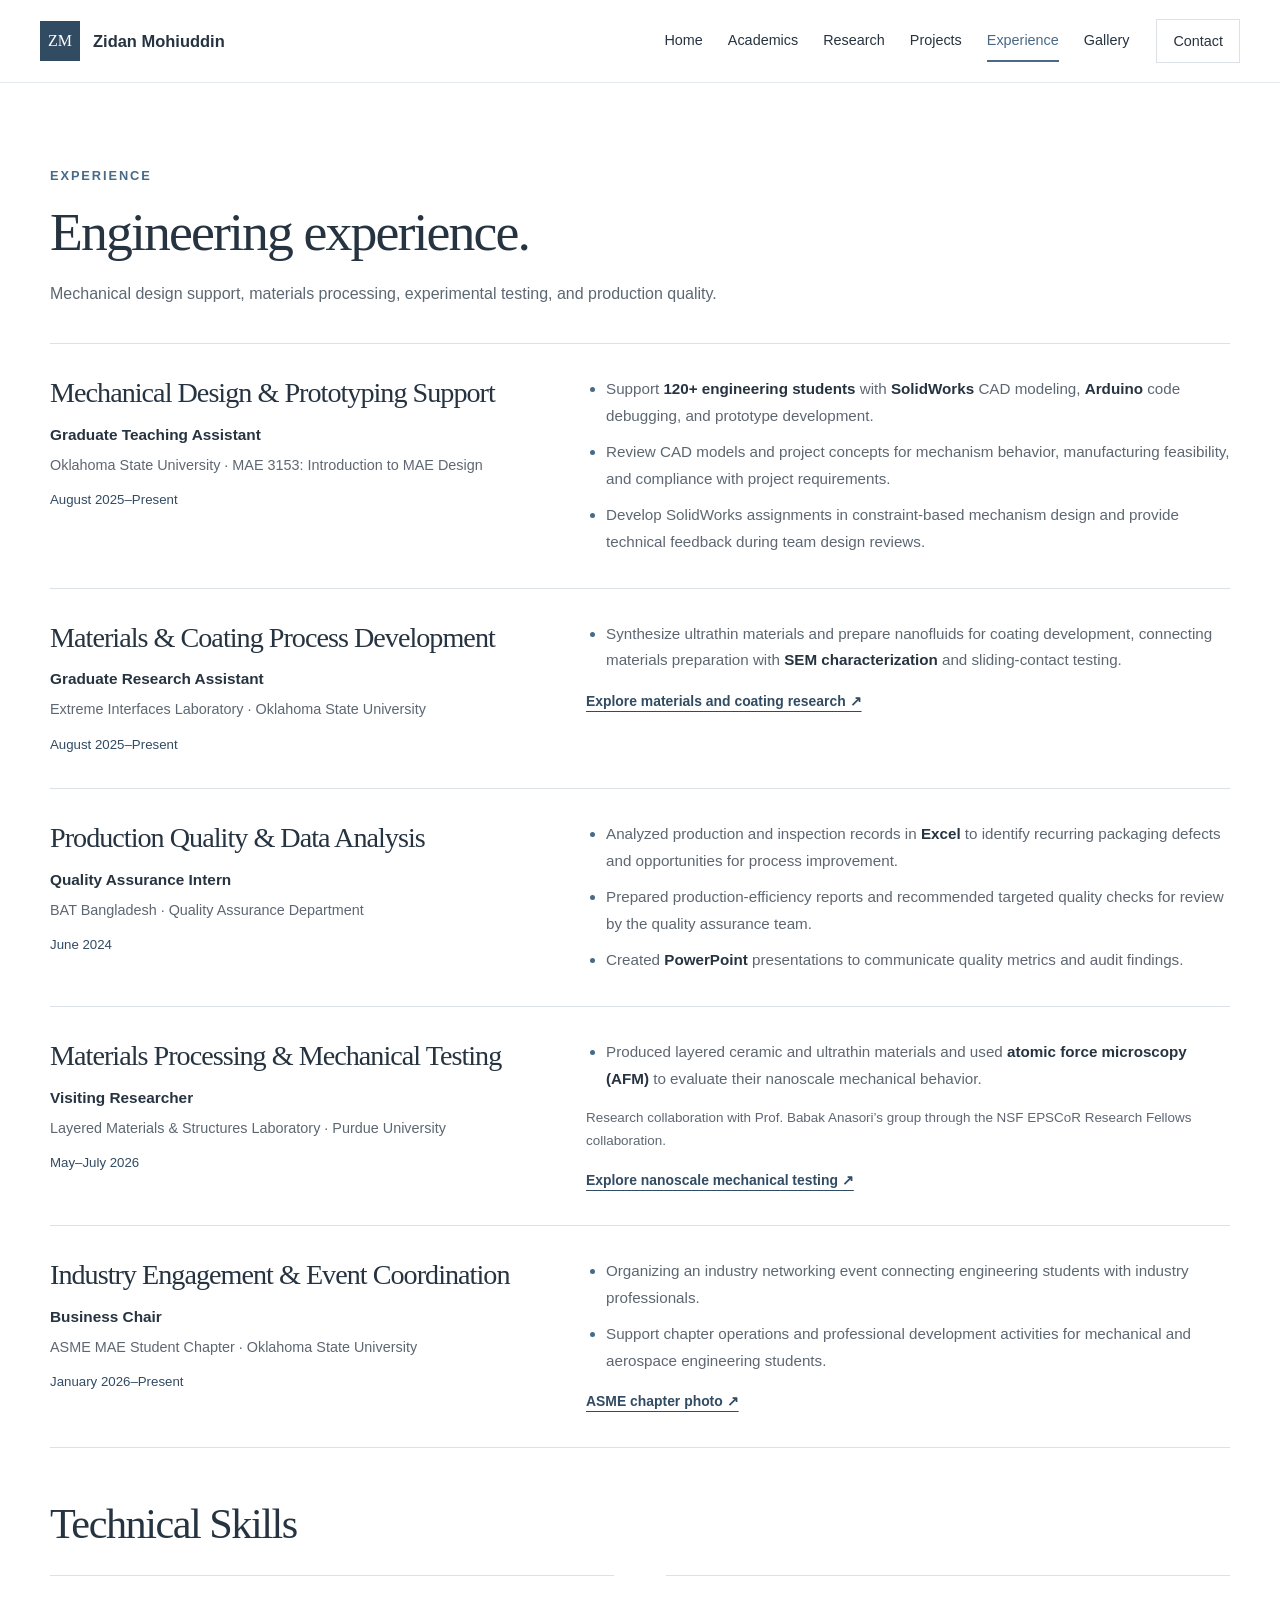
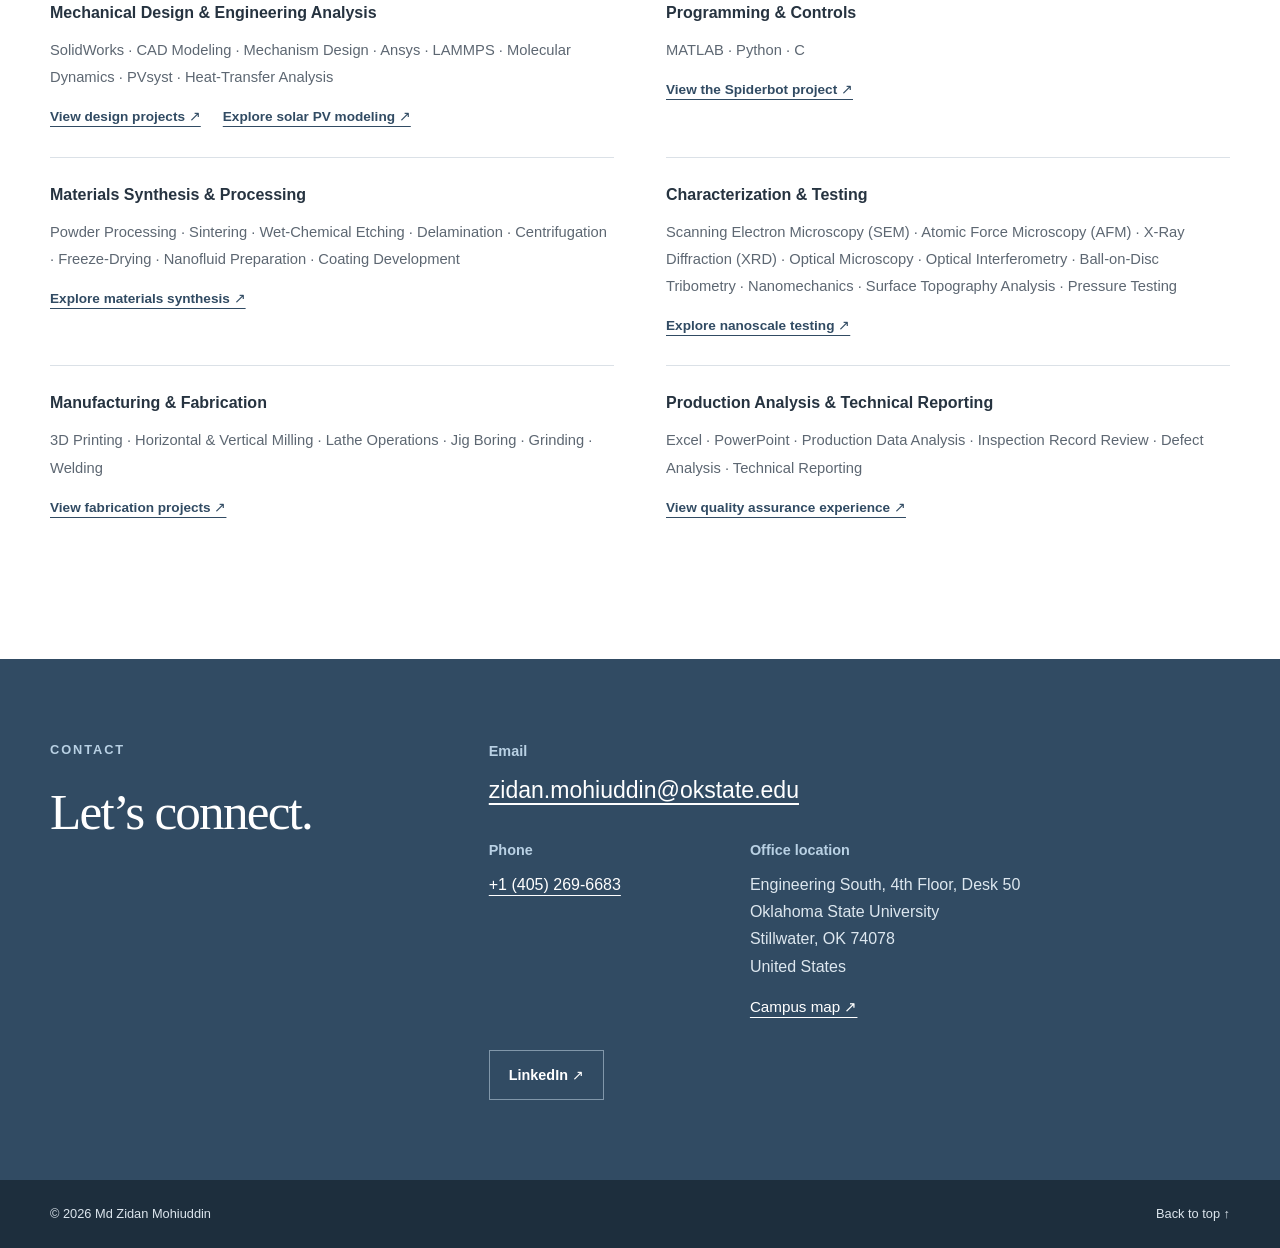
==== commit 829b7649: "Prepare public launch without document downloads pending approval" ====
--- a/experience.html
+++ b/experience.html
@@ -90,7 +90,7 @@
                 <li>Prepared production-efficiency reports and recommended targeted quality checks for review by the quality assurance team.</li>
                 <li>Created <strong>PowerPoint</strong> presentations to communicate quality metrics and audit findings.</li>
               </ul>
-              <a class="document-link" href="assets/BATB_Industrial_Attachment_Certificate.pdf" target="_blank" rel="noopener">View internship certificate ↗</a>
+              
             </div>
           </article>
 
